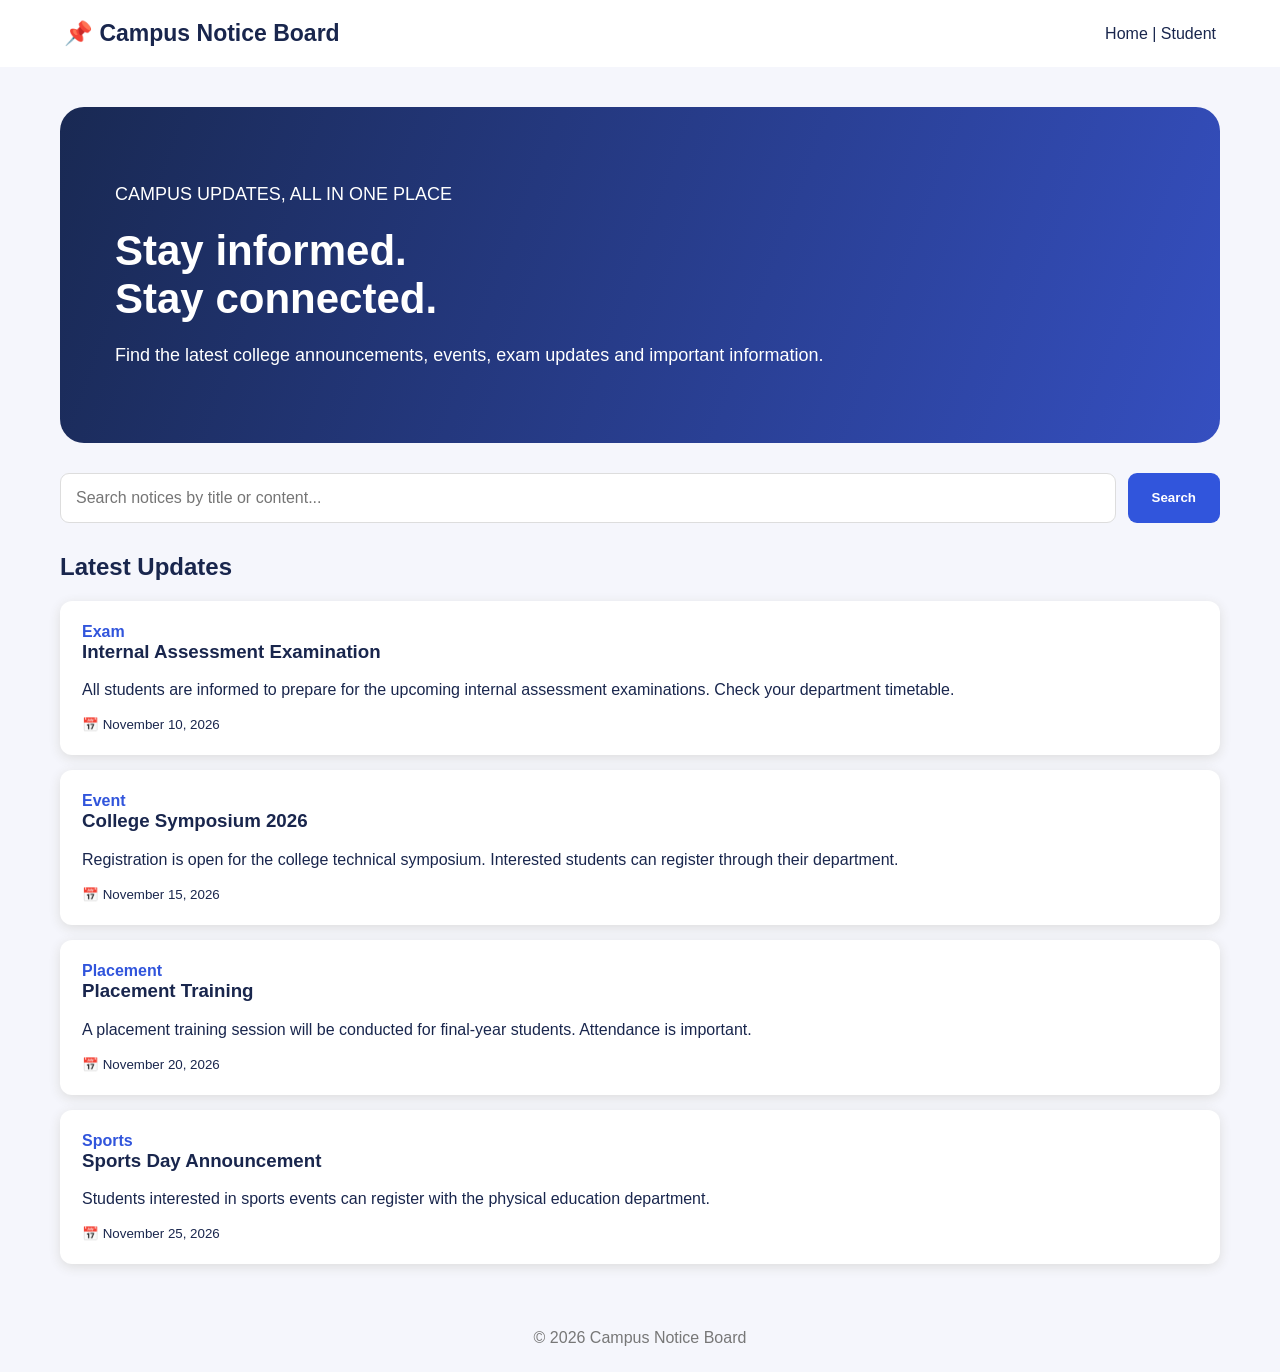
==== index.html @ 097413a1 "Add initial Campus Notice Board HTML structure" ====
<!DOCTYPE html>
<html lang="en">
<head>
<meta charset="UTF-8">
<meta name="viewport" content="width=device-width, initial-scale=1.0">
<title>Campus Notice Board</title>
<style>
*{box-sizing:border-box}
body{margin:0;font-family:Arial,sans-serif;background:#f5f6fc;color:#19264d}
header{background:white;padding:20px 5%;display:flex;justify-content:space-between;align-items:center}
.brand{font-size:23px;font-weight:bold}
main{max-width:1200px;margin:40px auto;padding:0 20px}
.hero{background:linear-gradient(110deg,#192953,#354fc0);color:white;padding:55px;border-radius:24px}
.hero h1{font-size:42px;margin:15px 0}
.hero p{font-size:18px;line-height:1.6}
button{background:#3155dc;color:white;border:0;padding:14px 24px;border-radius:9px;cursor:pointer;font-weight:bold}
.search{display:flex;gap:12px;margin:30px 0}
input{padding:15px;border:1px solid #ddd;border-radius:9px;flex:1;font-size:16px}
.notice{background:white;padding:22px;margin:15px 0;border-radius:12px;box-shadow:0 3px 12px #ddd}
.notice h3{margin-top:0}
.tag{color:#3155dc;font-weight:bold}
footer{text-align:center;padding:25px;color:#777}
</style>
</head>
<body>
<header>
<div class="brand">📌 Campus Notice Board</div>
<div>Home | Student</div>
</header>
<main>
<section class="hero">
<p>CAMPUS UPDATES, ALL IN ONE PLACE</p>
<h1>Stay informed.<br>Stay connected.</h1>
<p>Find the latest college announcements, events, exam updates and important information.</p>
</section>
<div class="search">
<input id="search" placeholder="Search notices by title or content..." oninput="showNotices()">
<button onclick="showNotices()">Search</button>
</div>
<h2>Latest Updates</h2>
<div id="notices"></div>
</main>
<footer>© 2026 Campus Notice Board</footer>
<script>
const notices=[
{title:"Internal Assessment Examination",category:"Exam",date:"November 10, 2026",content:"All students are informed to prepare for the upcoming internal assessment examinations. Check your department timetable."},
{title:"College Symposium 2026",category:"Event",date:"November 15, 2026",content:"Registration is open for the college technical symposium. Interested students can register through their department."},
{title:"Placement Training",category:"Placement",date:"November 20, 2026",content:"A placement training session will be conducted for final-year students. Attendance is important."},
{title:"Sports Day Announcement",category:"Sports",date:"November 25, 2026",content:"Students interested in sports events can register with the physical education department."}
];
function showNotices(){
const q=document.getElementById("search").value.toLowerCase();
const filtered=notices.filter(n=>(n.title+" "+n.content+" "+n.category).toLowerCase().includes(q));
document.getElementById("notices").innerHTML=filtered.length?filtered.map(n=>`<div class="notice"><span class="tag">${n.category}</span><h3>${n.title}</h3><p>${n.content}</p><small>📅 ${n.date}</small></div>`).join(""):"<p>No notices found.</p>";
}
showNotices();
</script>
</body>
</html>
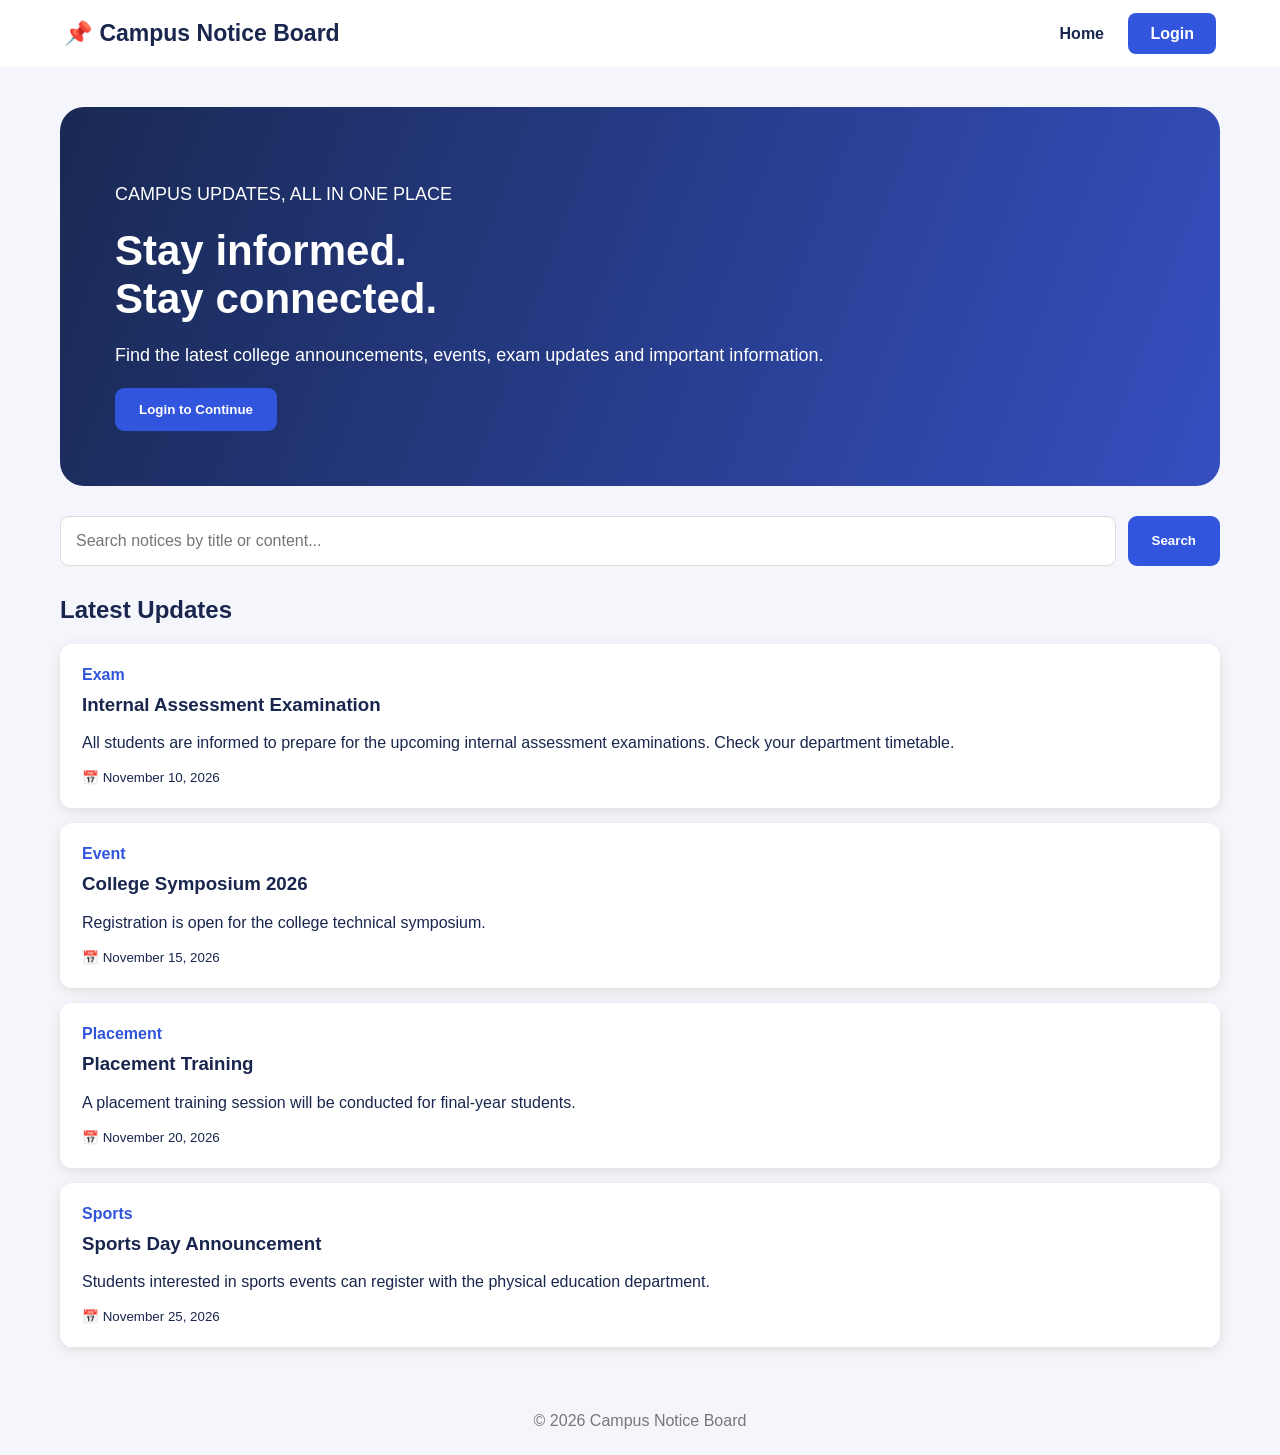
==== commit ffa37352: "Update index.html" ====
--- a/index.html
+++ b/index.html
@@ -5,56 +5,138 @@
 <meta charset="UTF-8">
 <meta name="viewport" content="width=device-width, initial-scale=1.0">
 <title>Campus Notice Board</title>
+
 <style>
 *{box-sizing:border-box}
 body{margin:0;font-family:Arial,sans-serif;background:#f5f6fc;color:#19264d}
-header{background:white;padding:20px 5%;display:flex;justify-content:space-between;align-items:center}
+
+header{
+    background:white;padding:20px 5%;
+    display:flex;justify-content:space-between;align-items:center;
+}
 .brand{font-size:23px;font-weight:bold}
+nav a{margin-left:20px;text-decoration:none;color:#19264d;font-weight:bold}
+
+.login-btn{
+    background:#3155dc;color:white;
+    padding:12px 22px;border-radius:8px;
+}
+
 main{max-width:1200px;margin:40px auto;padding:0 20px}
-.hero{background:linear-gradient(110deg,#192953,#354fc0);color:white;padding:55px;border-radius:24px}
+
+.hero{
+    background:linear-gradient(110deg,#192953,#354fc0);
+    color:white;padding:55px;border-radius:24px;
+}
 .hero h1{font-size:42px;margin:15px 0}
 .hero p{font-size:18px;line-height:1.6}
-button{background:#3155dc;color:white;border:0;padding:14px 24px;border-radius:9px;cursor:pointer;font-weight:bold}
+
 .search{display:flex;gap:12px;margin:30px 0}
 input{padding:15px;border:1px solid #ddd;border-radius:9px;flex:1;font-size:16px}
-.notice{background:white;padding:22px;margin:15px 0;border-radius:12px;box-shadow:0 3px 12px #ddd}
-.notice h3{margin-top:0}
+button{background:#3155dc;color:white;border:0;padding:14px 24px;border-radius:9px;cursor:pointer;font-weight:bold}
+
+.notice{
+    background:white;padding:22px;margin:15px 0;
+    border-radius:12px;box-shadow:0 3px 12px #ddd;
+}
+.notice h3{margin-top:10px}
 .tag{color:#3155dc;font-weight:bold}
 footer{text-align:center;padding:25px;color:#777}
+
+@media(max-width:600px){
+    header{flex-wrap:wrap;gap:15px}
+    .hero{padding:30px}
+    .hero h1{font-size:32px}
+    nav a{margin-left:8px}
+}
 </style>
 </head>
+
 <body>
+
 <header>
-<div class="brand">📌 Campus Notice Board</div>
-<div>Home | Student</div>
+    <div class="brand">📌 Campus Notice Board</div>
+    <nav>
+        <a href="index.html">Home</a>
+        <a href="login.html" class="login-btn">Login</a>
+    </nav>
 </header>
+
 <main>
+
 <section class="hero">
-<p>CAMPUS UPDATES, ALL IN ONE PLACE</p>
-<h1>Stay informed.<br>Stay connected.</h1>
-<p>Find the latest college announcements, events, exam updates and important information.</p>
+    <p>CAMPUS UPDATES, ALL IN ONE PLACE</p>
+    <h1>Stay informed.<br>Stay connected.</h1>
+    <p>Find the latest college announcements, events, exam updates and important information.</p>
+    <a href="login.html">
+        <button>Login to Continue</button>
+    </a>
 </section>
+
 <div class="search">
-<input id="search" placeholder="Search notices by title or content..." oninput="showNotices()">
-<button onclick="showNotices()">Search</button>
+    <input id="search" placeholder="Search notices by title or content..." oninput="showNotices()">
+    <button onclick="showNotices()">Search</button>
 </div>
+
 <h2>Latest Updates</h2>
 <div id="notices"></div>
+
 </main>
-<footer>© 2026 Campus Notice Board</footer>
+
+<footer>
+    © 2026 Campus Notice Board
+</footer>
+
 <script>
 const notices=[
-{title:"Internal Assessment Examination",category:"Exam",date:"November 10, 2026",content:"All students are informed to prepare for the upcoming internal assessment examinations. Check your department timetable."},
-{title:"College Symposium 2026",category:"Event",date:"November 15, 2026",content:"Registration is open for the college technical symposium. Interested students can register through their department."},
-{title:"Placement Training",category:"Placement",date:"November 20, 2026",content:"A placement training session will be conducted for final-year students. Attendance is important."},
-{title:"Sports Day Announcement",category:"Sports",date:"November 25, 2026",content:"Students interested in sports events can register with the physical education department."}
+{
+title:"Internal Assessment Examination",
+category:"Exam",
+date:"November 10, 2026",
+content:"All students are informed to prepare for the upcoming internal assessment examinations. Check your department timetable."
+},
+{
+title:"College Symposium 2026",
+category:"Event",
+date:"November 15, 2026",
+content:"Registration is open for the college technical symposium."
+},
+{
+title:"Placement Training",
+category:"Placement",
+date:"November 20, 2026",
+content:"A placement training session will be conducted for final-year students."
+},
+{
+title:"Sports Day Announcement",
+category:"Sports",
+date:"November 25, 2026",
+content:"Students interested in sports events can register with the physical education department."
+}
 ];
+
 function showNotices(){
-const q=document.getElementById("search").value.toLowerCase();
-const filtered=notices.filter(n=>(n.title+" "+n.content+" "+n.category).toLowerCase().includes(q));
-document.getElementById("notices").innerHTML=filtered.length?filtered.map(n=>`<div class="notice"><span class="tag">${n.category}</span><h3>${n.title}</h3><p>${n.content}</p><small>📅 ${n.date}</small></div>`).join(""):"<p>No notices found.</p>";
+    const q=document.getElementById("search").value.toLowerCase();
+
+    const filtered=notices.filter(n=>
+        (n.title+" "+n.content+" "+n.category).toLowerCase().includes(q)
+    );
+
+    document.getElementById("notices").innerHTML=
+    filtered.length?
+    filtered.map(n=>`
+        <div class="notice">
+            <span class="tag">${n.category}</span>
+            <h3>${n.title}</h3>
+            <p>${n.content}</p>
+            <small>📅 ${n.date}</small>
+        </div>
+    `).join("")
+    :"<p>No notices found.</p>";
 }
+
 showNotices();
 </script>
+
 </body>
 </html>
